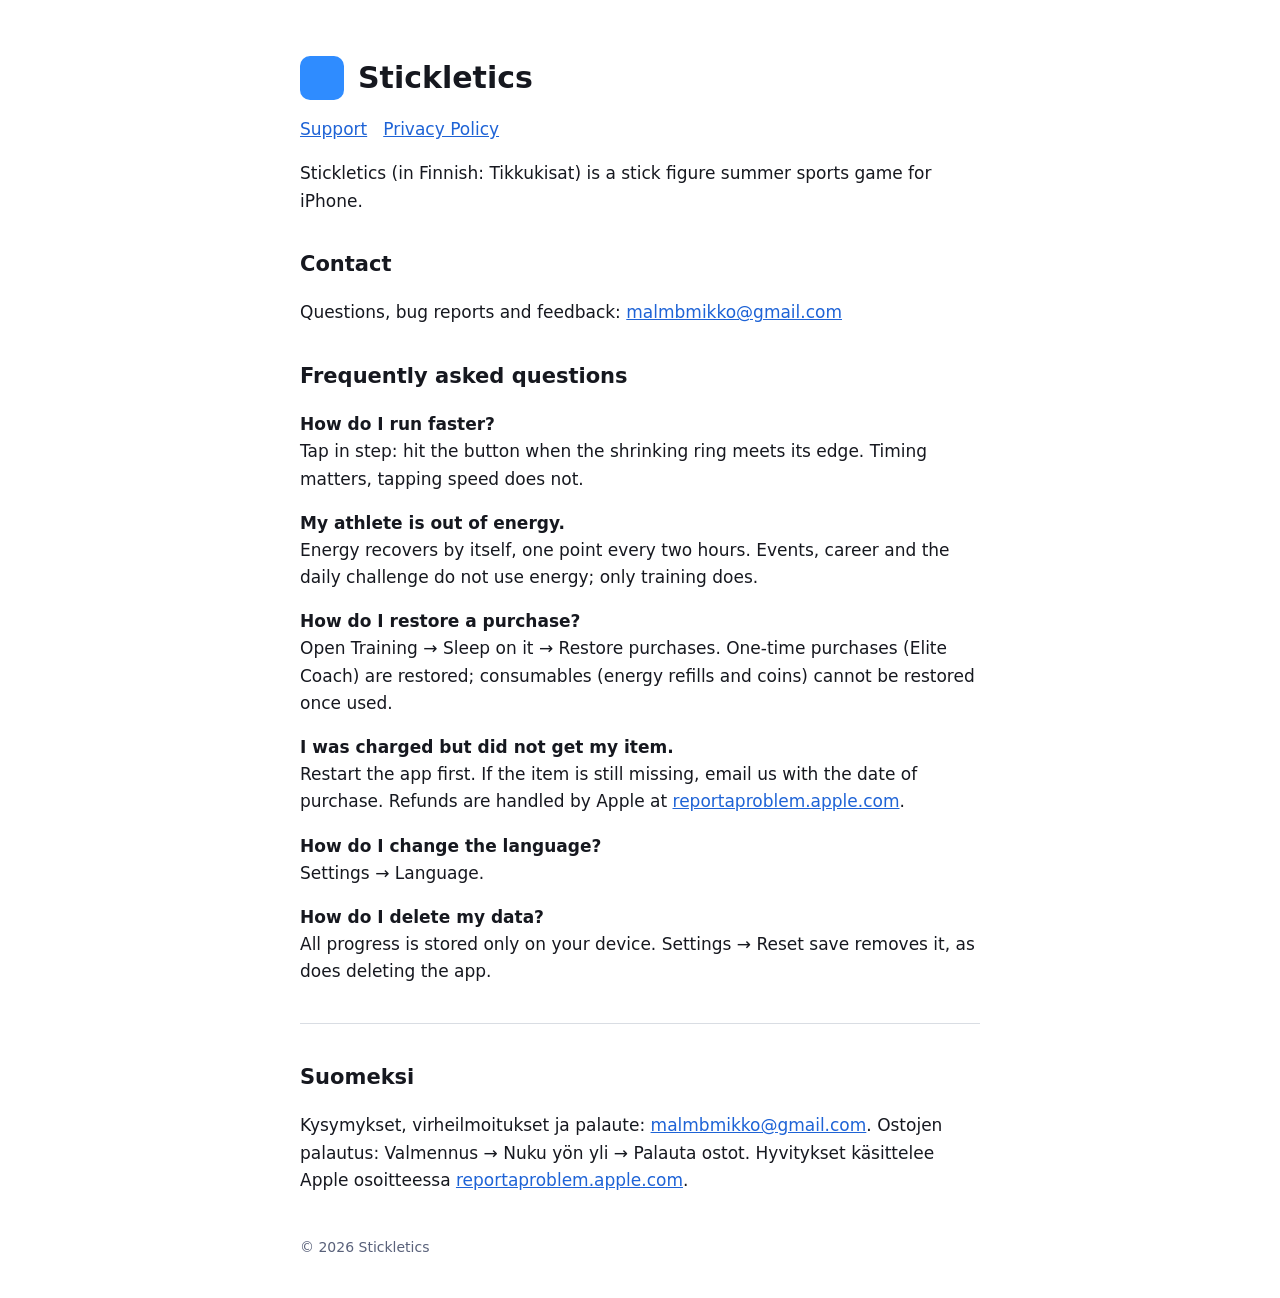
==== index.html @ 6807ab12 "Stickletics: tukisivu ja tietosuojaseloste Co-Authored-By: Claude Fable 5.2 <noreply@anthropic.com> " ====
<!DOCTYPE html><html lang="en"><head><meta charset="utf-8"><meta name="viewport" content="width=device-width, initial-scale=1">
<title>Stickletics – Support</title><link rel="stylesheet" href="style.css"></head><body>
<header><div class="dot"></div><h1>Stickletics</h1></header>
<nav><a href="index.html">Support</a><a href="privacy.html">Privacy Policy</a></nav>
<p>Stickletics (in Finnish: Tikkukisat) is a stick figure summer sports game for iPhone.</p>
<h2>Contact</h2>
<p>Questions, bug reports and feedback: <a href="mailto:malmbmikko@gmail.com">malmbmikko@gmail.com</a></p>
<h2>Frequently asked questions</h2>
<p><b>How do I run faster?</b><br>Tap in step: hit the button when the shrinking ring meets its edge. Timing matters, tapping speed does not.</p>
<p><b>My athlete is out of energy.</b><br>Energy recovers by itself, one point every two hours. Events, career and the daily challenge do not use energy; only training does.</p>
<p><b>How do I restore a purchase?</b><br>Open Training → Sleep on it → Restore purchases. One-time purchases (Elite Coach) are restored; consumables (energy refills and coins) cannot be restored once used.</p>
<p><b>I was charged but did not get my item.</b><br>Restart the app first. If the item is still missing, email us with the date of purchase. Refunds are handled by Apple at <a href="https://reportaproblem.apple.com">reportaproblem.apple.com</a>.</p>
<p><b>How do I change the language?</b><br>Settings → Language.</p>
<p><b>How do I delete my data?</b><br>All progress is stored only on your device. Settings → Reset save removes it, as does deleting the app.</p>
<hr>
<h2>Suomeksi</h2>
<p>Kysymykset, virheilmoitukset ja palaute: <a href="mailto:malmbmikko@gmail.com">malmbmikko@gmail.com</a>. Ostojen palautus: Valmennus → Nuku yön yli → Palauta ostot. Hyvitykset käsittelee Apple osoitteessa <a href="https://reportaproblem.apple.com">reportaproblem.apple.com</a>.</p>
<footer>© 2026 Stickletics</footer></body></html>
---- style.css ----
body { font: 17px/1.6 -apple-system, system-ui, "Segoe UI", sans-serif; max-width: 680px; margin: 40px auto; padding: 0 20px; color: #16181f; }
h1 { font-size: 30px; line-height: 1.2; } h2 { font-size: 21px; margin-top: 1.6em; }
a { color: #1e63d6; } hr { border: 0; border-top: 1px solid #d9dde3; margin: 2.2em 0; }
header { display: flex; align-items: center; gap: 14px; } header .dot { width: 44px; height: 44px; border-radius: 10px; background: #2f8cff; }
nav a { margin-right: 16px; } footer { color: #59617a; font-size: 14px; margin-top: 3em; }
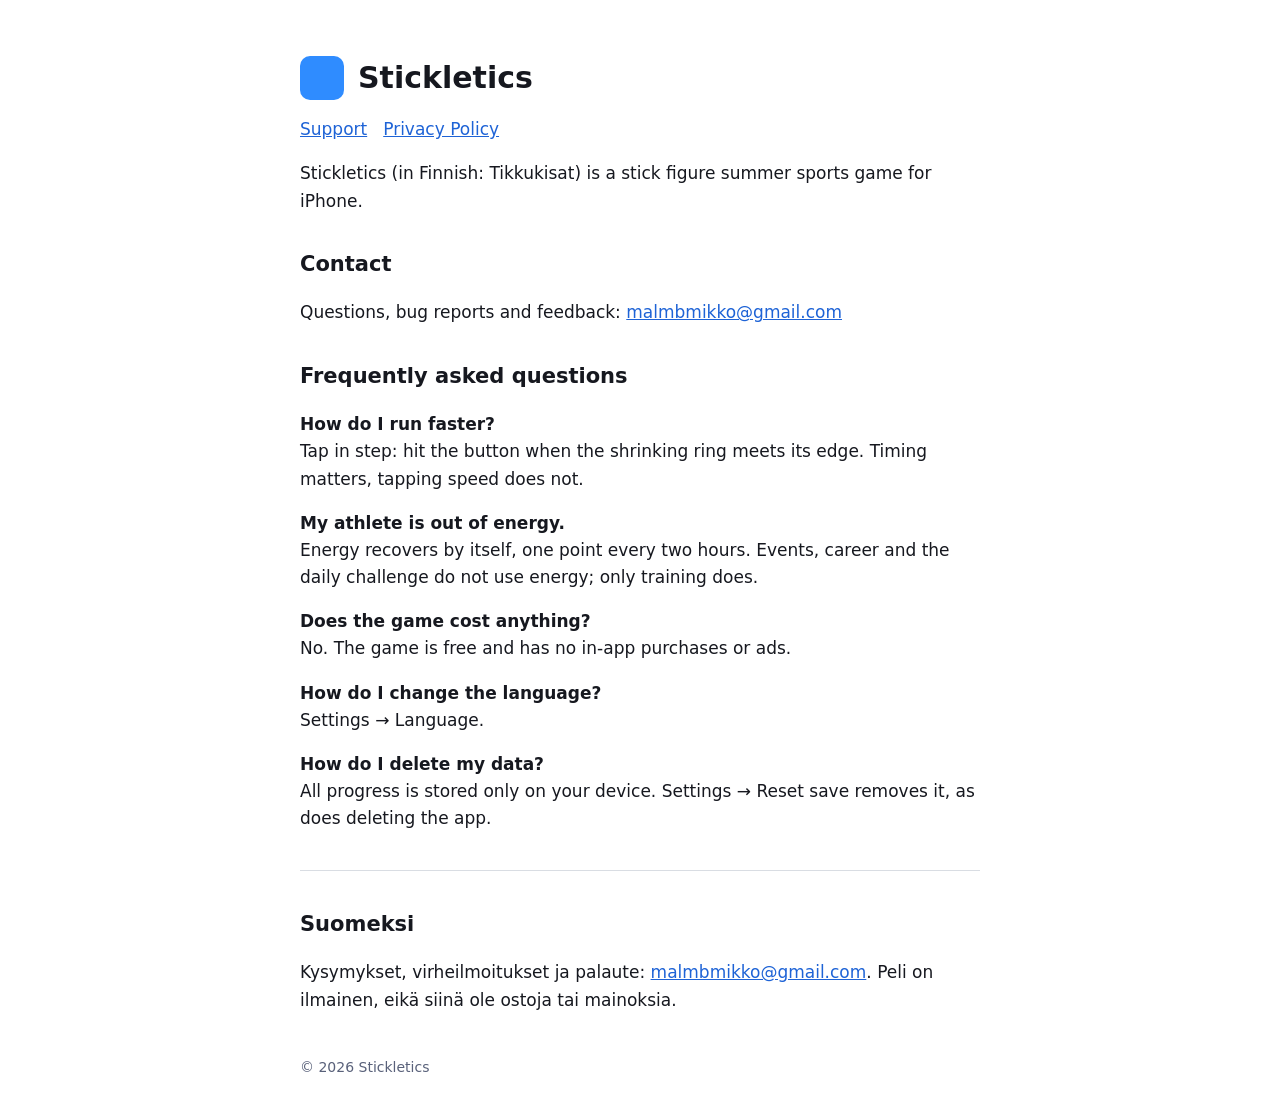
==== commit c35549f0: "Päivitä sivut: versiossa 1.0 ei ole ostoja Co-Authored-By: Claude Fable 5.2 <noreply@anthropic.com> " ====
--- a/index.html
+++ b/index.html
@@ -8,11 +8,10 @@
 <h2>Frequently asked questions</h2>
 <p><b>How do I run faster?</b><br>Tap in step: hit the button when the shrinking ring meets its edge. Timing matters, tapping speed does not.</p>
 <p><b>My athlete is out of energy.</b><br>Energy recovers by itself, one point every two hours. Events, career and the daily challenge do not use energy; only training does.</p>
-<p><b>How do I restore a purchase?</b><br>Open Training → Sleep on it → Restore purchases. One-time purchases (Elite Coach) are restored; consumables (energy refills and coins) cannot be restored once used.</p>
-<p><b>I was charged but did not get my item.</b><br>Restart the app first. If the item is still missing, email us with the date of purchase. Refunds are handled by Apple at <a href="https://reportaproblem.apple.com">reportaproblem.apple.com</a>.</p>
+<p><b>Does the game cost anything?</b><br>No. The game is free and has no in-app purchases or ads.</p>
 <p><b>How do I change the language?</b><br>Settings → Language.</p>
 <p><b>How do I delete my data?</b><br>All progress is stored only on your device. Settings → Reset save removes it, as does deleting the app.</p>
 <hr>
 <h2>Suomeksi</h2>
-<p>Kysymykset, virheilmoitukset ja palaute: <a href="mailto:malmbmikko@gmail.com">malmbmikko@gmail.com</a>. Ostojen palautus: Valmennus → Nuku yön yli → Palauta ostot. Hyvitykset käsittelee Apple osoitteessa <a href="https://reportaproblem.apple.com">reportaproblem.apple.com</a>.</p>
+<p>Kysymykset, virheilmoitukset ja palaute: <a href="mailto:malmbmikko@gmail.com">malmbmikko@gmail.com</a>. Peli on ilmainen, eikä siinä ole ostoja tai mainoksia.</p>
 <footer>© 2026 Stickletics</footer></body></html>
